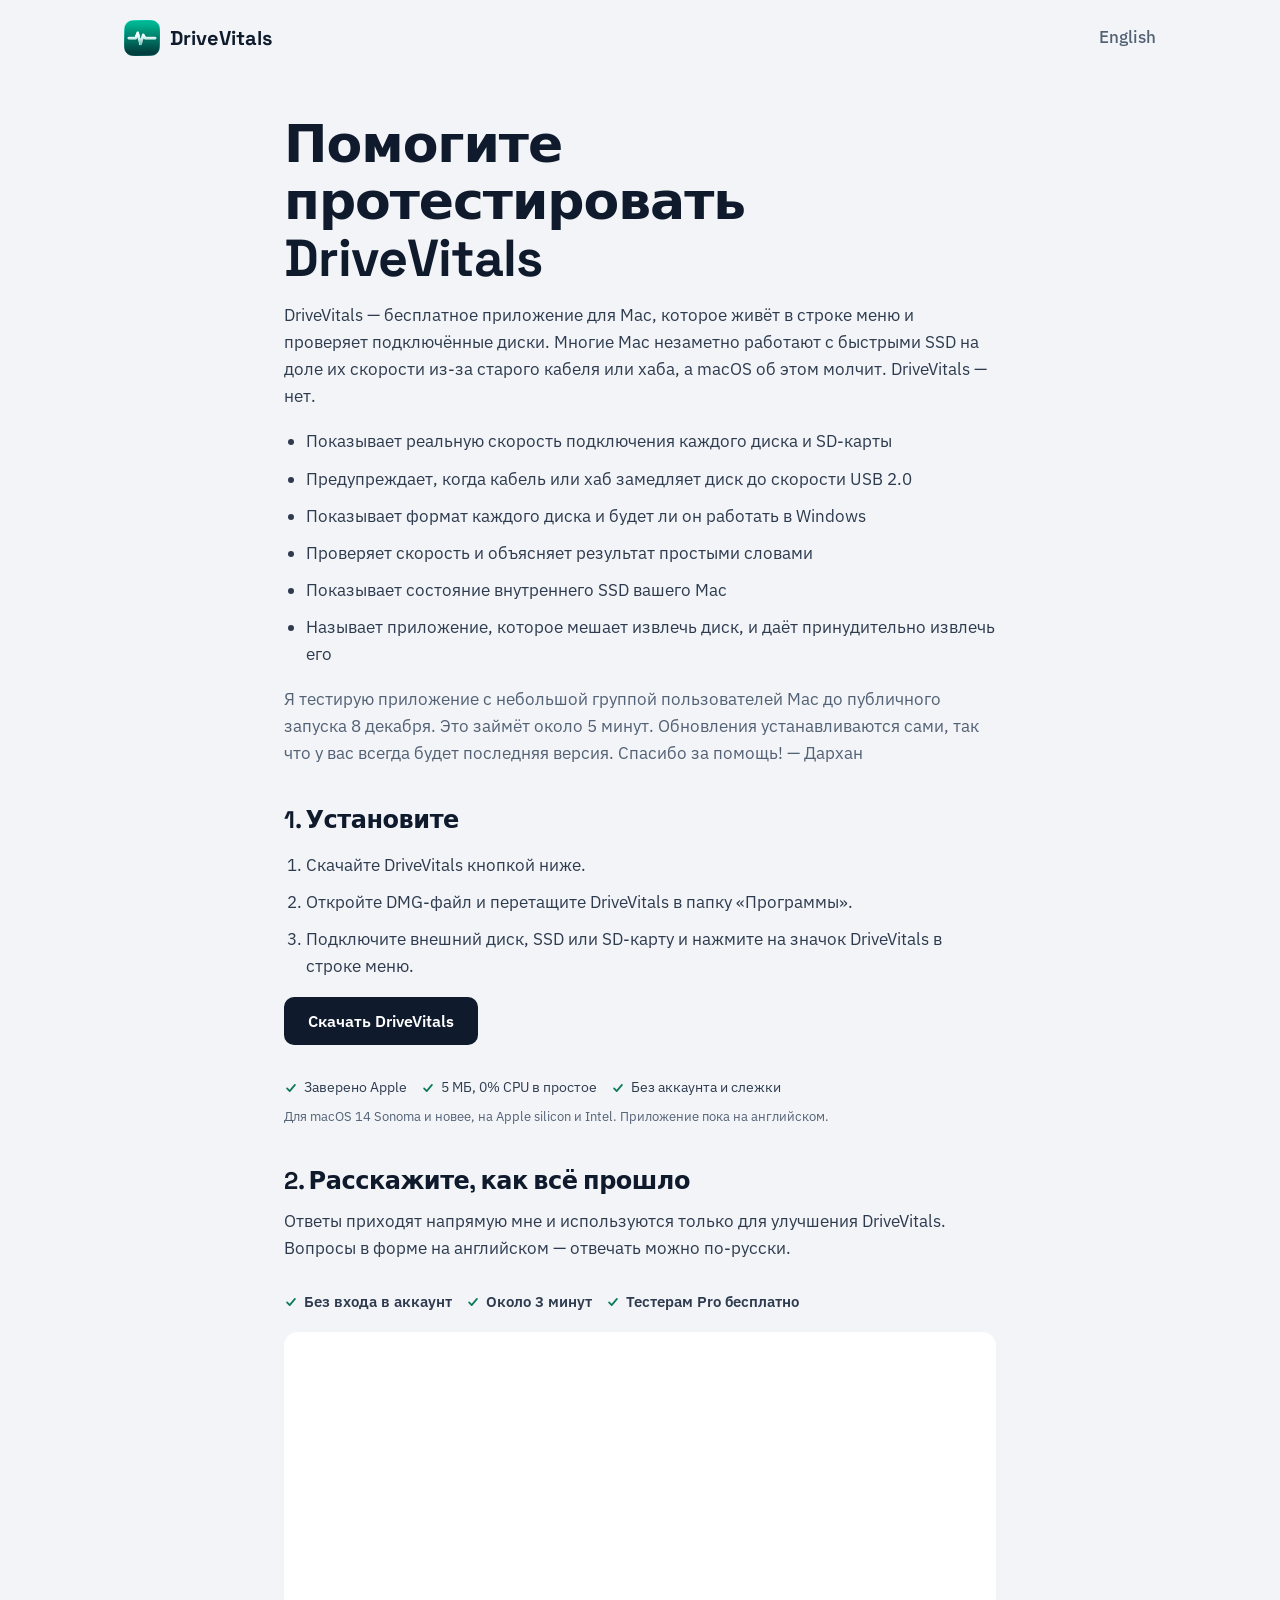
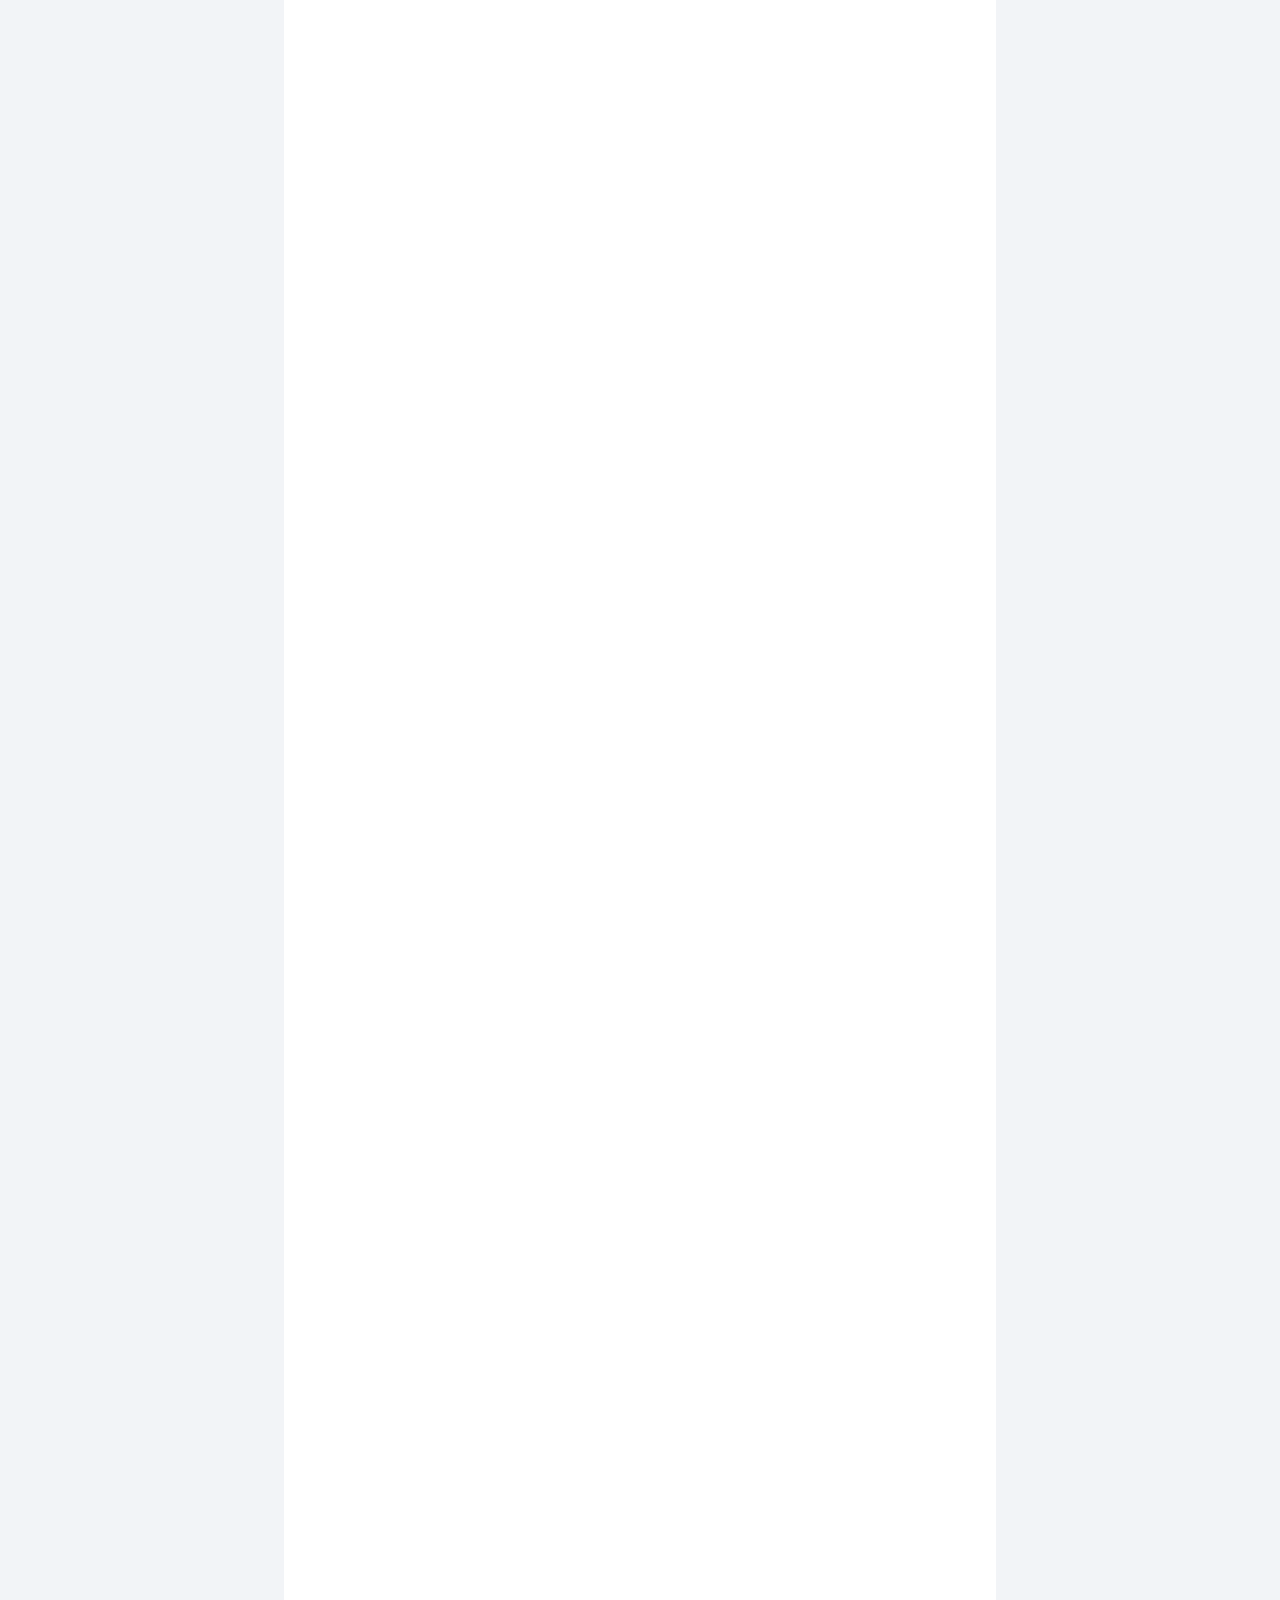
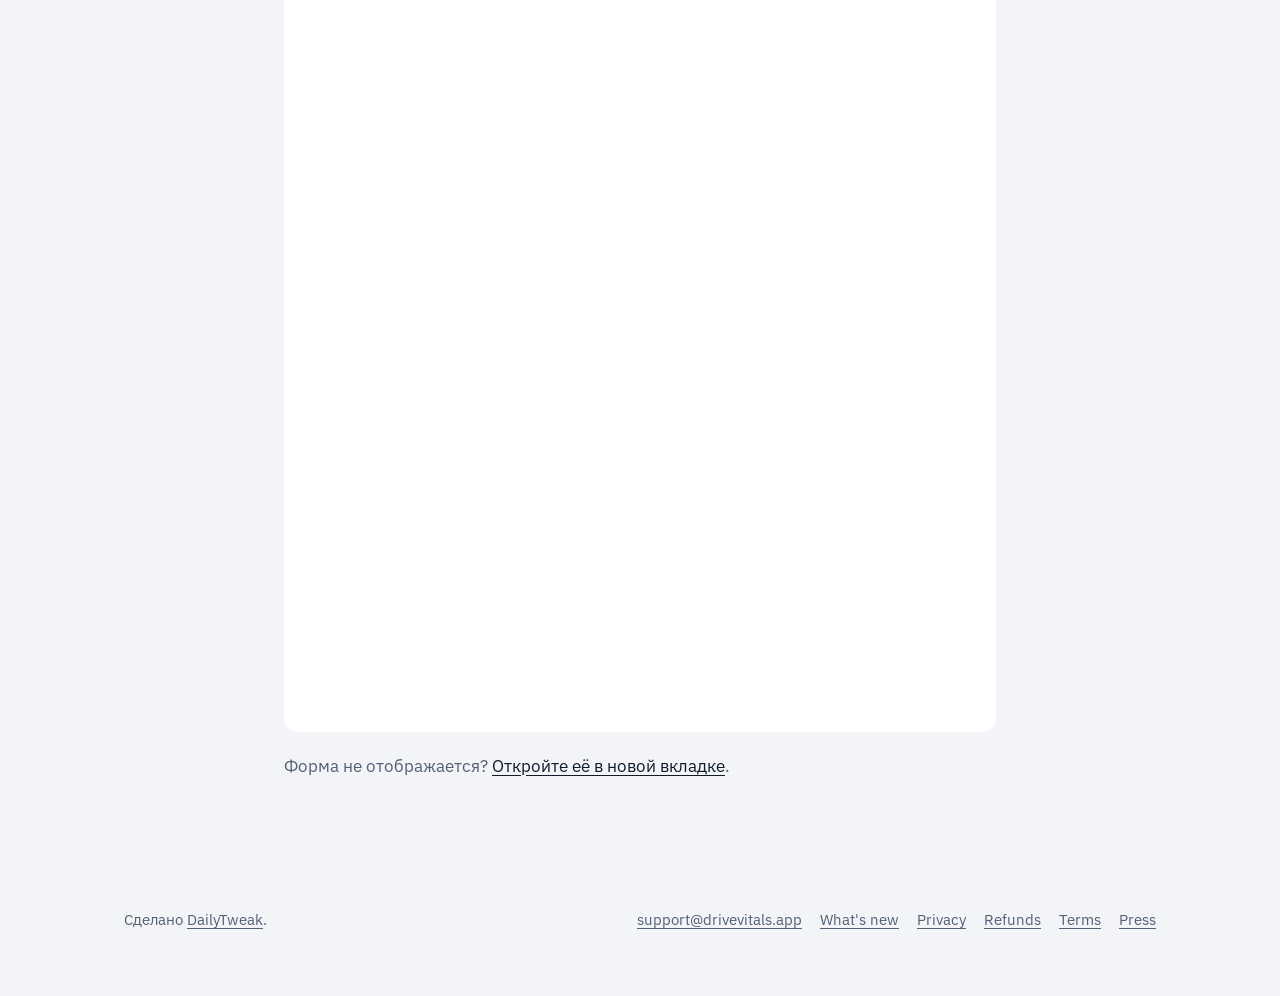
==== beta-ru.html @ c2924608 "Russian beta page; phones: Send to my Mac" ====
<!DOCTYPE html>
<html lang="ru">
<head>
<meta charset="utf-8">
<meta name="viewport" content="width=device-width, initial-scale=1">
<title>Бета-тест | DriveVitals</title>
<meta name="description" content="Помогите протестировать DriveVitals для Mac до запуска. Тестерам Pro бесплатно.">
<meta name="robots" content="noindex">
<meta property="og:type" content="website">
<meta property="og:site_name" content="DriveVitals">
<meta property="og:title" content="Помогите протестировать DriveVitals до запуска">
<meta property="og:description" content="Бесплатное приложение для строки меню Mac: реальная скорость, формат и состояние каждого диска. 5 минут, тестерам Pro бесплатно.">
<meta property="og:image" content="https://drivevitals.app/assets/og-card.png">
<meta property="og:image:width" content="1200">
<meta property="og:image:height" content="630">
<meta property="og:url" content="https://drivevitals.app/beta-ru.html">
<meta property="og:locale" content="ru_RU">
<link rel="alternate" hreflang="en" href="https://drivevitals.app/beta.html">
<meta name="twitter:card" content="summary_large_image">
<link rel="icon" href="assets/favicon.png?v=2">
<link rel="apple-touch-icon" href="assets/apple-touch-icon.png?v=2">
<link rel="preload" href="fonts/space-grotesk-latin-700-normal.woff2" as="font" type="font/woff2" crossorigin>
<link rel="stylesheet" href="style.css">
<style>
  .beta-steps { margin-top: 18px; padding-left: 22px; }
  .beta-steps li { margin-top: 10px; }
  .beta-actions { margin-top: 24px; }
  .form-chips { font-size: 15px; font-weight: 600; margin-top: 14px; }
  .site-header nav a.lang-switch { display: inline; }
  .beta-form { width: 100%; height: 2600px; border: 0; margin-top: 18px; border-radius: 14px; background: #fff; }
</style>
</head>
<body>
<header class="site-header">
  <div class="wrap">
    <a class="brand" href="/"><img src="assets/icon.png" alt="">DriveVitals</a>
    <nav><a class="lang-switch" href="beta.html" lang="en">English</a></nav>
  </div>
</header>
<main class="page"><div class="wrap">

<h1>Помогите протестировать DriveVitals</h1>
<p>DriveVitals — бесплатное приложение для Mac, которое живёт в строке меню и проверяет подключённые диски. Многие Mac незаметно работают с быстрыми SSD на доле их скорости из-за старого кабеля или хаба, а macOS об этом молчит. DriveVitals — нет.</p>
<ul class="beta-steps">
  <li>Показывает реальную скорость подключения каждого диска и SD-карты</li>
  <li>Предупреждает, когда кабель или хаб замедляет диск до скорости USB 2.0</li>
  <li>Показывает формат каждого диска и будет ли он работать в Windows</li>
  <li>Проверяет скорость и объясняет результат простыми словами</li>
  <li>Показывает состояние внутреннего SSD вашего Mac</li>
  <li>Называет приложение, которое мешает извлечь диск, и даёт принудительно извлечь его</li>
</ul>
<p class="meta">Я тестирую приложение с небольшой группой пользователей Mac до публичного запуска 8 декабря. Это займёт около 5 минут. Обновления устанавливаются сами, так что у вас всегда будет последняя версия. Спасибо за помощь! — Дархан</p>

<h2>1. Установите</h2>
<ol class="beta-steps">
  <li>Скачайте DriveVitals кнопкой ниже.</li>
  <li>Откройте DMG-файл и перетащите DriveVitals в папку «Программы».</li>
  <li>Подключите внешний диск, SSD или SD-карту и нажмите на значок DriveVitals в строке меню.</li>
</ol>
<p class="beta-actions"><a class="btn btn-primary" href="https://github.com/procuthq/drivevitals/releases/latest/download/DriveVitals.dmg">Скачать DriveVitals</a></p>
<ul class="trust"><li><svg viewBox="0 0 16 16" aria-hidden="true"><path d="M3.5 8.5l3 3 6-7"/></svg>Заверено Apple</li><li><svg viewBox="0 0 16 16" aria-hidden="true"><path d="M3.5 8.5l3 3 6-7"/></svg>5 МБ, 0% CPU в простое</li><li><svg viewBox="0 0 16 16" aria-hidden="true"><path d="M3.5 8.5l3 3 6-7"/></svg>Без аккаунта и слежки</li></ul>
<p class="fine">Для macOS 14 Sonoma и новее, на Apple silicon и Intel. Приложение пока на английском.</p>

<h2>2. Расскажите, как всё прошло</h2>
<p>Ответы приходят напрямую мне и используются только для улучшения DriveVitals. Вопросы в форме на английском — отвечать можно по-русски.</p>
<ul class="trust form-chips"><li><svg viewBox="0 0 16 16" aria-hidden="true"><path d="M3.5 8.5l3 3 6-7"/></svg>Без входа в аккаунт</li><li><svg viewBox="0 0 16 16" aria-hidden="true"><path d="M3.5 8.5l3 3 6-7"/></svg>Около 3 минут</li><li><svg viewBox="0 0 16 16" aria-hidden="true"><path d="M3.5 8.5l3 3 6-7"/></svg>Тестерам Pro бесплатно</li></ul>
<iframe class="beta-form" src="https://docs.google.com/forms/d/e/1FAIpQLSf4oWcdrG7VBWW8ivUagxzQaEGXrS74cxGQqyef7yZ6hly6pQ/viewform?embedded=true&hl=ru" title="Форма отзыва о бета-версии DriveVitals" loading="lazy">Загрузка…</iframe>
<p class="meta">Форма не отображается? <a href="https://docs.google.com/forms/d/e/1FAIpQLSf4oWcdrG7VBWW8ivUagxzQaEGXrS74cxGQqyef7yZ6hly6pQ/viewform?hl=ru">Откройте её в новой вкладке</a>.</p>

</div></main>
<footer class="site-footer">
  <div class="wrap">
    <p>Сделано <a href="https://dailytweak.com">DailyTweak</a>.</p>
    <nav>
      <a href="mailto:support@drivevitals.app">support@drivevitals.app</a>
      <a href="changelog.html">What's new</a>
      <a href="privacy.html">Privacy</a>
      <a href="refunds.html">Refunds</a>
      <a href="terms.html">Terms</a>
      <a href="press.html">Press</a>
    </nav>
  </div>
</footer>
<!-- Privacy-friendly visit counts: no cookies, no personal data -->
<script data-goatcounter="https://drivevitals.goatcounter.com/count" async src="//gc.zgo.at/count.js"></script>
<script src="assets/send-to-mac.js?v=2" defer></script>
</body>
</html>
---- style.css ----
/* Fonts are hosted on this site (no Google requests): Space Grotesk + IBM Plex, SIL Open Font License */
@font-face { font-family: "Space Grotesk"; src: url(fonts/space-grotesk-latin-500-normal.woff2) format("woff2"); font-weight: 500; font-style: normal; font-display: swap; unicode-range: U+0000-00FF, U+0131, U+0152-0153, U+02BB-02BC, U+02C6, U+02DA, U+02DC, U+0304, U+0308, U+0329, U+2000-206F, U+20AC, U+2122, U+2191, U+2193, U+2212, U+2215, U+FEFF, U+FFFD; }
@font-face { font-family: "Space Grotesk"; src: url(fonts/space-grotesk-latin-700-normal.woff2) format("woff2"); font-weight: 700; font-style: normal; font-display: swap; unicode-range: U+0000-00FF, U+0131, U+0152-0153, U+02BB-02BC, U+02C6, U+02DA, U+02DC, U+0304, U+0308, U+0329, U+2000-206F, U+20AC, U+2122, U+2191, U+2193, U+2212, U+2215, U+FEFF, U+FFFD; }
@font-face { font-family: "IBM Plex Sans"; src: url(fonts/ibm-plex-sans-latin-400-normal.woff2) format("woff2"); font-weight: 400; font-style: normal; font-display: swap; unicode-range: U+0000-00FF, U+0131, U+0152-0153, U+02BB-02BC, U+02C6, U+02DA, U+02DC, U+0304, U+0308, U+0329, U+2000-206F, U+20AC, U+2122, U+2191, U+2193, U+2212, U+2215, U+FEFF, U+FFFD; }
@font-face { font-family: "IBM Plex Sans"; src: url(fonts/ibm-plex-sans-cyrillic-400-normal.woff2) format("woff2"); font-weight: 400; font-style: normal; font-display: swap; unicode-range: U+0301, U+0400-045F, U+0490-0491, U+04B0-04B1, U+2116; }
@font-face { font-family: "IBM Plex Sans"; src: url(fonts/ibm-plex-sans-latin-500-normal.woff2) format("woff2"); font-weight: 500; font-style: normal; font-display: swap; unicode-range: U+0000-00FF, U+0131, U+0152-0153, U+02BB-02BC, U+02C6, U+02DA, U+02DC, U+0304, U+0308, U+0329, U+2000-206F, U+20AC, U+2122, U+2191, U+2193, U+2212, U+2215, U+FEFF, U+FFFD; }
@font-face { font-family: "IBM Plex Sans"; src: url(fonts/ibm-plex-sans-cyrillic-500-normal.woff2) format("woff2"); font-weight: 500; font-style: normal; font-display: swap; unicode-range: U+0301, U+0400-045F, U+0490-0491, U+04B0-04B1, U+2116; }
@font-face { font-family: "IBM Plex Sans"; src: url(fonts/ibm-plex-sans-latin-600-normal.woff2) format("woff2"); font-weight: 600; font-style: normal; font-display: swap; unicode-range: U+0000-00FF, U+0131, U+0152-0153, U+02BB-02BC, U+02C6, U+02DA, U+02DC, U+0304, U+0308, U+0329, U+2000-206F, U+20AC, U+2122, U+2191, U+2193, U+2212, U+2215, U+FEFF, U+FFFD; }
@font-face { font-family: "IBM Plex Sans"; src: url(fonts/ibm-plex-sans-cyrillic-600-normal.woff2) format("woff2"); font-weight: 600; font-style: normal; font-display: swap; unicode-range: U+0301, U+0400-045F, U+0490-0491, U+04B0-04B1, U+2116; }
@font-face { font-family: "IBM Plex Mono"; src: url(fonts/ibm-plex-mono-latin-500-normal.woff2) format("woff2"); font-weight: 500; font-style: normal; font-display: swap; unicode-range: U+0000-00FF, U+0131, U+0152-0153, U+02BB-02BC, U+02C6, U+02DA, U+02DC, U+0304, U+0308, U+0329, U+2000-206F, U+20AC, U+2122, U+2191, U+2193, U+2212, U+2215, U+FEFF, U+FFFD; }
@font-face { font-family: "IBM Plex Mono"; src: url(fonts/ibm-plex-mono-cyrillic-500-normal.woff2) format("woff2"); font-weight: 500; font-style: normal; font-display: swap; unicode-range: U+0301, U+0400-045F, U+0490-0491, U+04B0-04B1, U+2116; }

/* DriveVitals site — brand: navy ink, pulse green, deep red for "slow". Fonts = DailyTweak brand. */
:root {
  --paper: #F2F4F7;
  --surface: #FFFFFF;
  --ink: #0F1B2D;
  --muted: #536175;
  --line: #D6DCE4;
  --navy: #0F1B2D;
  --navy-2: #1E3A5F;
  --pulse: #34D399;        /* only on navy */
  --pulse-ink: #0B7A55;    /* green text on light backgrounds */
  --slow: #C62828;
  --blue: #2563EB;
  --display: "Space Grotesk", system-ui, sans-serif;
  --body: "IBM Plex Sans", system-ui, sans-serif;
  --mono: "IBM Plex Mono", ui-monospace, monospace;
  --wrap: 1080px;
}

* { box-sizing: border-box; }
html { scroll-behavior: smooth; }
body {
  margin: 0;
  background: var(--paper);
  color: var(--ink);
  font: 400 17px/1.6 var(--body);
  -webkit-font-smoothing: antialiased;
}
img { max-width: 100%; height: auto; display: block; }
a { color: var(--ink); text-underline-offset: 3px; }
a:hover { color: var(--blue); }
:focus-visible { outline: 3px solid var(--blue); outline-offset: 3px; border-radius: 4px; }

.wrap { max-width: var(--wrap); margin: 0 auto; padding: 0 24px; }

h1, h2, h3 { font-family: var(--display); font-weight: 700; line-height: 1.1; margin: 0; letter-spacing: -0.02em; }
h1 { font-size: clamp(40px, 6vw, 68px); }
h2 { font-size: clamp(28px, 3.6vw, 40px); }
h3 { font-size: 20px; letter-spacing: -0.01em; }
p { margin: 0; }
figure { margin: 0; }

/* Header */
.site-header { padding: 20px 0; }
.site-header .wrap { display: flex; align-items: center; gap: 24px; }
.brand { display: flex; align-items: center; gap: 10px; text-decoration: none; font: 700 20px var(--display); }
.brand img { width: 36px; height: 36px; }
.site-header nav { margin-left: auto; display: flex; gap: 22px; align-items: center; }
.site-header nav a { text-decoration: none; color: var(--muted); font-weight: 500; }
.site-header nav a:hover { color: var(--ink); }
.site-header nav a.btn-primary, .site-header nav a.btn-primary:hover { color: #fff; }

/* Buttons */
.btn {
  display: inline-flex; align-items: center; justify-content: center; gap: 8px;
  padding: 12px 22px; border-radius: 10px;
  font: 600 16px var(--body); text-decoration: none; border: 2px solid transparent;
}
.btn-primary { background: var(--navy); color: #fff; }
.btn-primary:hover { background: var(--navy-2); color: #fff; }
.btn-buy { background: var(--blue); color: #fff; }
.btn-buy:hover { background: #1D4ED8; color: #fff; }
.btn-quiet { border-color: var(--line); color: var(--ink); background: var(--surface); }
.btn-small { padding: 8px 14px; font-size: 15px; }

/* Hero */
.hero { padding: 48px 0 72px; }
.hero .wrap { display: grid; grid-template-columns: 1.05fr 1fr; gap: 56px; align-items: center; }
.hero .lede { font-size: 20px; color: var(--muted); margin-top: 20px; max-width: 30em; }
.hero .actions { display: flex; gap: 12px; margin-top: 32px; flex-wrap: wrap; }
.hero .fine { margin-top: 14px; font-size: 14px; color: var(--muted); }

/* The readout: the one memorable element */
.readout {
  background: var(--navy); color: #E7EDF5; border-radius: 22px; padding: 28px 28px 24px;
}
.readout-drive { font: 500 15px var(--mono); color: #9FB0C6; }
.readout-row { margin-top: 26px; }
.readout-label { display: flex; justify-content: space-between; align-items: baseline; gap: 12px; }
.readout-label span { font-size: 15px; color: #C9D4E2; }
.readout-label strong { font: 500 30px var(--mono); color: #fff; white-space: nowrap; }
.readout-row.slow .readout-label strong { color: #FF8A80; }
.bar { height: 14px; background: #1B2C44; border-radius: 7px; margin-top: 10px; overflow: hidden; }
.bar i { display: block; height: 100%; border-radius: 7px; background: var(--pulse); width: var(--w); }
.readout-row.slow .bar i { background: var(--slow); }
.readout-note { margin-top: 24px; padding-top: 18px; border-top: 1px solid #22344F; font-size: 14px; color: #9FB0C6; }
.readout-note b { color: #fff; font-weight: 600; }

@media (prefers-reduced-motion: no-preference) {
  .bar i { animation: fill 1.6s cubic-bezier(.2,.7,.2,1) both .3s; }
  .readout-row.slow .bar i { animation-duration: 3.2s; animation-timing-function: linear; }
}
@keyframes fill { from { width: 0; } to { width: var(--w); } }

/* Sections */
section { padding: 72px 0; }
.section-intro { max-width: 34em; color: var(--muted); font-size: 19px; margin-top: 14px; }

/* What it shows */
.shows .wrap { display: grid; grid-template-columns: 380px 1fr; gap: 64px; align-items: start; }
.shot { border-radius: 18px; overflow: hidden; box-shadow: 0 30px 60px -30px rgba(15,27,45,.45); }
.shot-caption { font-size: 14px; color: var(--muted); margin-top: 12px; }
.feature-list { list-style: none; margin: 32px 0 0; padding: 0; }
.feature-list li { padding: 22px 0; border-top: 1px solid var(--line); display: grid; grid-template-columns: 34px 1fr; gap: 14px; }
.feature-list li:last-child { border-bottom: 1px solid var(--line); }
.feature-list svg { width: 26px; height: 26px; color: var(--pulse-ink); margin-top: 2px; }
.feature-list p { color: var(--muted); margin-top: 6px; }

/* Pricing */
.pricing { background: var(--surface); border-top: 1px solid var(--line); border-bottom: 1px solid var(--line); }
.plans { display: grid; grid-template-columns: 1fr 1fr; gap: 28px; margin-top: 40px; }
.plan { border: 1px solid var(--line); border-radius: 18px; padding: 30px; }
.plan.pro { border: 2px solid var(--navy); }
.plan-head { display: flex; align-items: baseline; justify-content: space-between; gap: 12px; }
.price { font: 700 40px var(--display); }
.price small { font: 400 16px var(--body); color: var(--muted); margin-left: 6px; }
.plan ul { list-style: none; margin: 22px 0 26px; padding: 0; }
.plan li { padding: 8px 0 8px 28px; position: relative; }
.plan li::before {
  content: ""; position: absolute; left: 0; top: 15px; width: 14px; height: 8px;
  border-left: 2.5px solid var(--pulse-ink); border-bottom: 2.5px solid var(--pulse-ink); transform: rotate(-45deg);
}
.plan .terms { font-size: 14px; color: var(--muted); margin-top: 14px; }
.pro-badge {
  display: inline-flex; align-items: center; gap: 5px; background: var(--navy); color: var(--pulse);
  font: 700 13px var(--display); padding: 4px 10px; border-radius: 999px;
}

/* FAQ */
.faq-list { margin-top: 32px; max-width: 760px; }
.faq-list details { border-top: 1px solid var(--line); padding: 18px 0; }
.faq-list details:last-child { border-bottom: 1px solid var(--line); }
.faq-list summary { cursor: pointer; font: 600 18px var(--body); list-style: none; display: flex; justify-content: space-between; gap: 16px; }
.faq-list summary::-webkit-details-marker { display: none; }
.faq-list summary::after { content: "+"; font: 400 24px/1 var(--display); color: var(--muted); }
.faq-list details[open] summary::after { content: "–"; }
.faq-list details p { color: var(--muted); margin-top: 12px; max-width: 42em; }

/* Maker */
.maker { padding: 24px 0 72px; }
.maker-card { display: grid; grid-template-columns: 120px 1fr; gap: 28px; align-items: start; max-width: 760px;
  border-top: 1px solid var(--line); padding-top: 48px; }
.maker-card img { width: 120px; height: 120px; border-radius: 50%; }
.maker-card h2 { font-size: 26px; }
.maker-card p { color: var(--muted); margin-top: 10px; max-width: 40em; }
.maker-card .links { margin-top: 14px; display: flex; flex-wrap: wrap; gap: 8px 20px; }
@media (max-width: 600px) { .maker-card { grid-template-columns: 1fr; } }

/* Footer */
.site-footer { padding: 48px 0 64px; color: var(--muted); font-size: 15px; }
.site-footer .wrap { display: flex; flex-wrap: wrap; gap: 24px 48px; justify-content: space-between; }
.site-footer nav { display: flex; flex-wrap: wrap; gap: 18px; }
.site-footer a { color: var(--muted); }

/* Simple text pages */
.page { padding: 40px 0 80px; }
.page .wrap { max-width: 760px; }
.page h1 { font-size: clamp(34px, 5vw, 52px); }
.page h2 { font-size: 24px; margin-top: 40px; }
.page p, .page li { color: #2E3B4E; margin-top: 14px; }
.page .meta { color: var(--muted); margin-top: 12px; }
.steps { padding-left: 1.3em; }
.steps li { padding-left: 6px; margin-top: 18px; }
kbd { font: 500 14px var(--mono); background: var(--surface); border: 1px solid var(--line); border-radius: 6px; padding: 1px 7px; }

@media (max-width: 860px) {
  .hero .wrap, .shows .wrap, .plans { grid-template-columns: 1fr; }
  .hero .wrap { gap: 40px; }
  .shows .wrap { gap: 40px; }
  .shot { max-width: 380px; }
  .site-header nav a:not(.btn) { display: none; }
  .readout { padding: 22px 20px; }
  .readout-label strong { font-size: 26px; }
}

/* Trust chips under the hero download button */
.trust { list-style: none; padding: 0; margin: 18px 0 0; display: flex; flex-wrap: wrap; gap: 8px 18px; font-size: 14px; color: var(--ink); }
.trust li { display: inline-flex; align-items: center; gap: 6px; }
.trust svg { width: 14px; height: 14px; fill: none; stroke: var(--pulse-ink); stroke-width: 2; stroke-linecap: round; stroke-linejoin: round; flex: none; }
.trust + .fine { margin-top: 8px; font-size: 13px; color: var(--muted); }

/* Screenshot stays in view while the feature list scrolls (desktop only) */
@media (min-width: 861px) { .shows figure { position: sticky; top: 24px; } }

/* Trust chips: keep each chip on one line */
.trust { gap: 6px 14px; font-size: 13.5px; }
.trust li { white-space: nowrap; }

/* Closing band: the last call to download */
.closing { background: var(--navy); color: #E7EDF5; text-align: center; padding: 48px 0 44px; }
.closing h2 { color: #fff; max-width: 22em; margin: 0 auto; text-wrap: balance; font-size: clamp(26px, 3vw, 34px); }
.closing p { color: #9FB0C6; margin-top: 10px; font-size: 17px; }
.closing .actions { margin-top: 20px; display: flex; justify-content: center; }
.closing .fine { font-size: 14px; margin-top: 12px; }
.btn-light { background: var(--pulse); color: var(--navy); }
.btn-light:hover { background: #6EE7B7; color: var(--navy); }
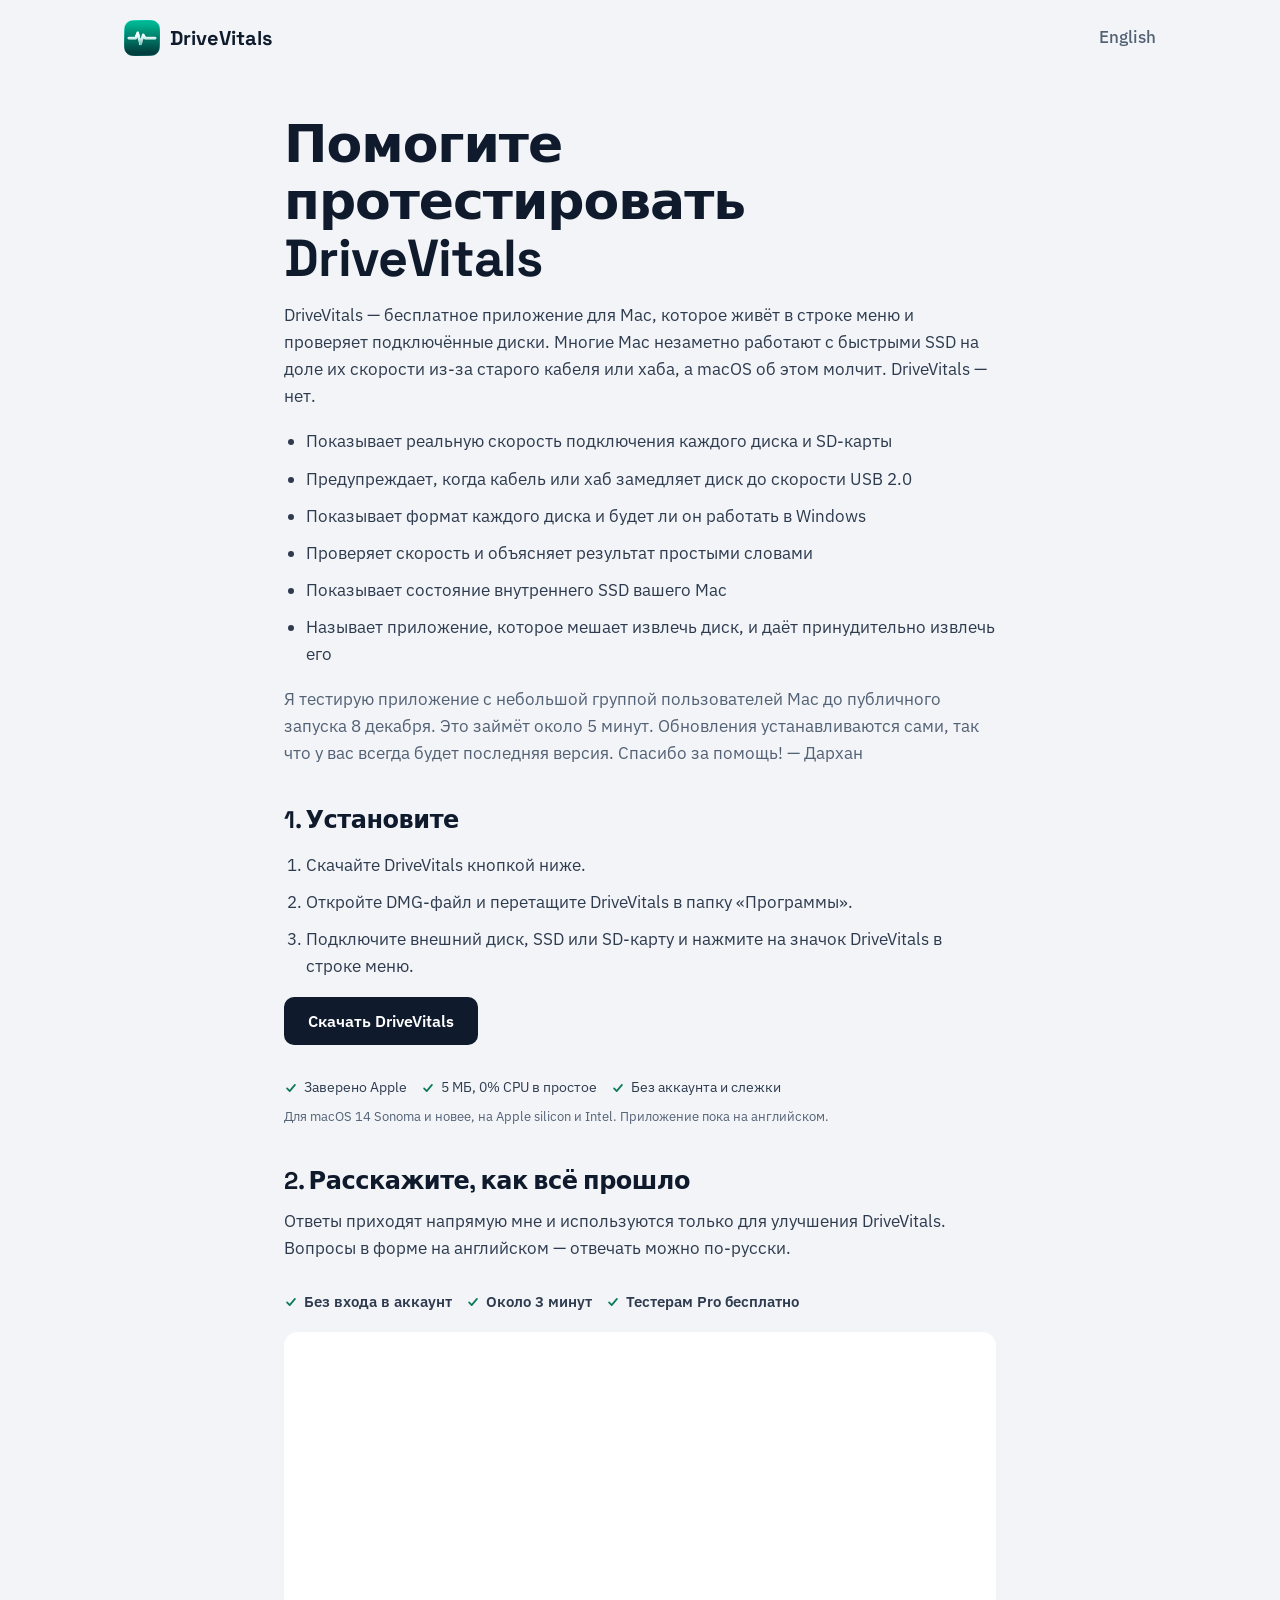
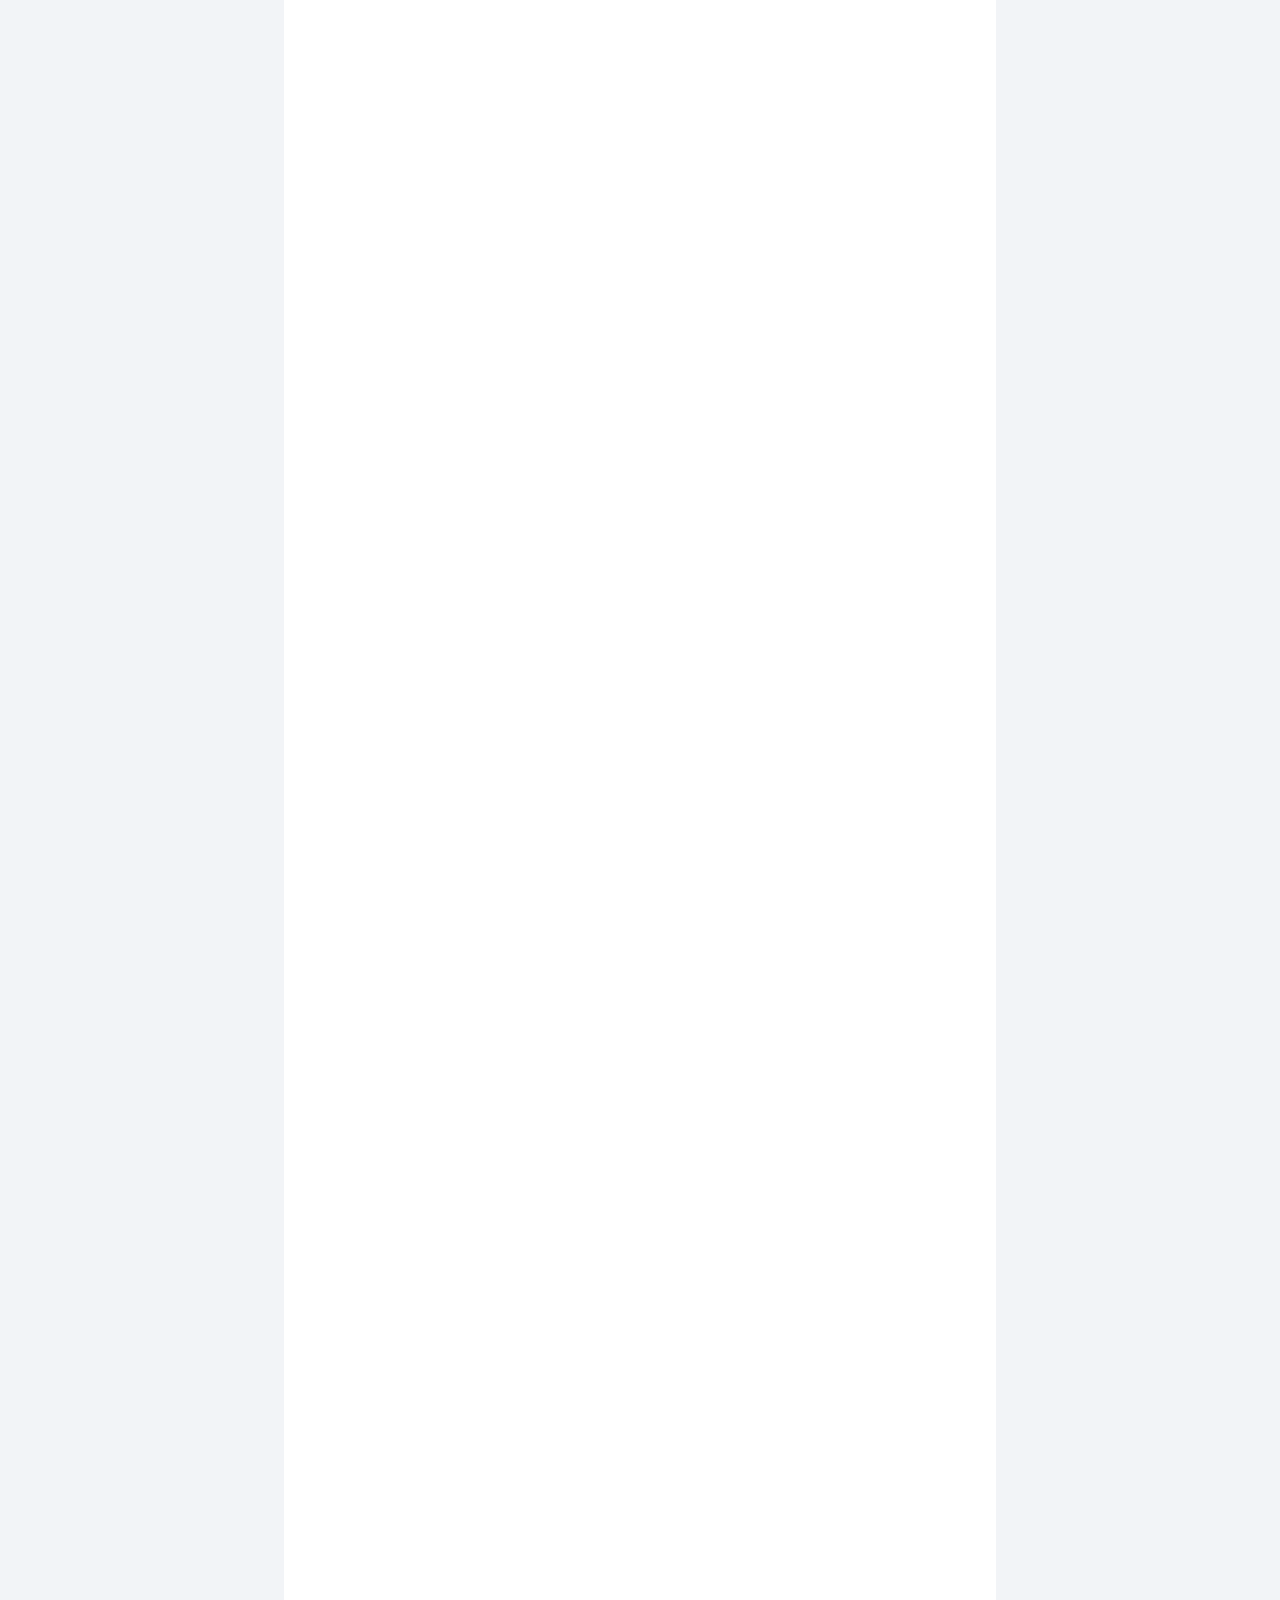
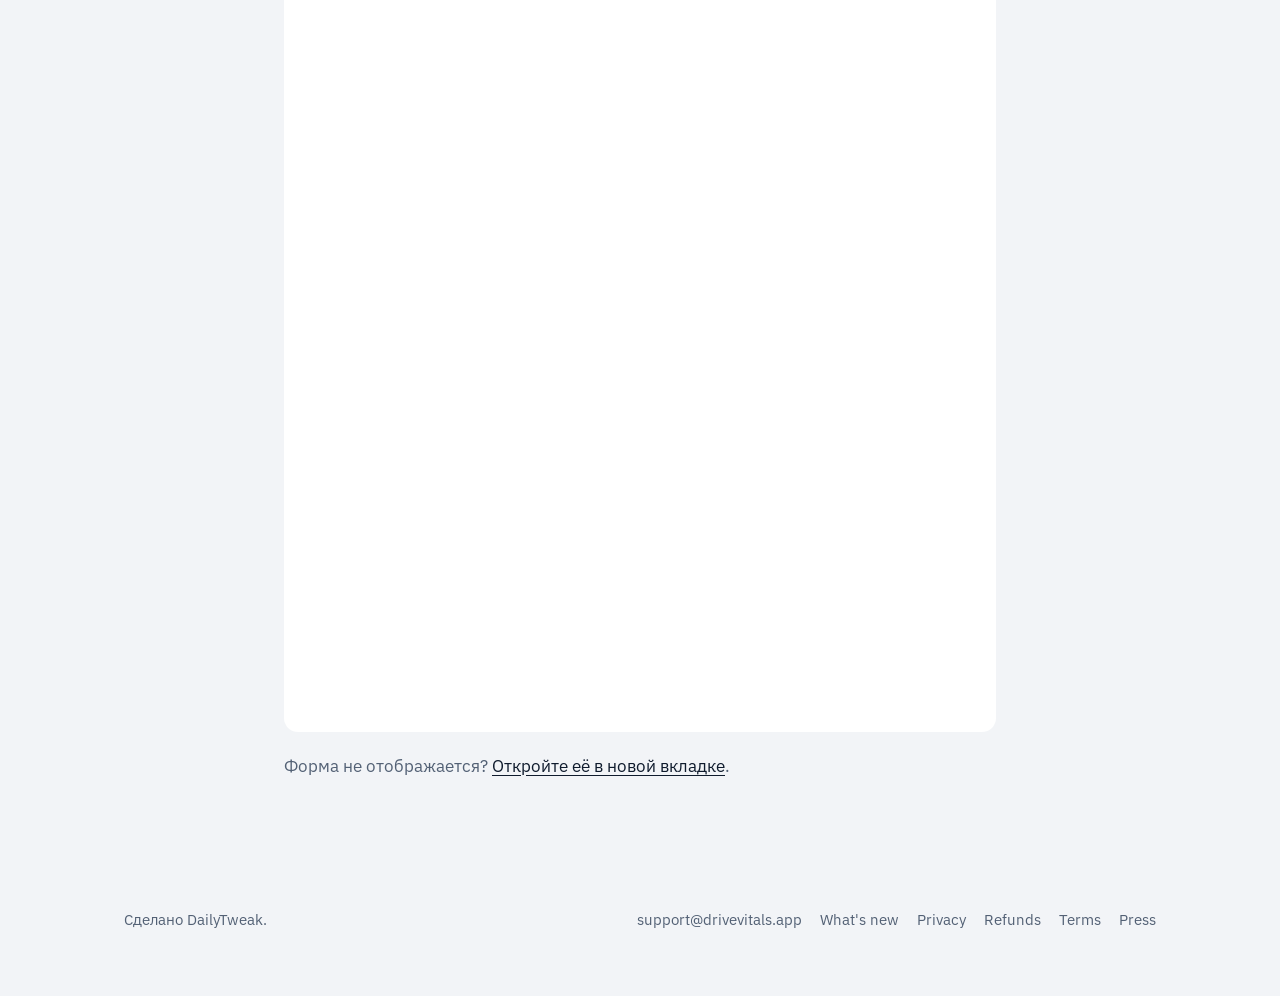
==== commit a0cf457e: "Maker and footer links with icons, no underlines, matching the DailyTweak hub" ====
--- a/beta-ru.html
+++ b/beta-ru.html
@@ -13,14 +13,14 @@
 <meta property="og:image" content="https://drivevitals.app/assets/og-card.png">
 <meta property="og:image:width" content="1200">
 <meta property="og:image:height" content="630">
-<meta property="og:url" content="https://drivevitals.app/beta-ru.html">
+<meta property="og:url" content="https://drivevitals.app/beta-ru">
 <meta property="og:locale" content="ru_RU">
-<link rel="alternate" hreflang="en" href="https://drivevitals.app/beta.html">
+<link rel="alternate" hreflang="en" href="https://drivevitals.app/beta">
 <meta name="twitter:card" content="summary_large_image">
 <link rel="icon" href="assets/favicon.png?v=2">
 <link rel="apple-touch-icon" href="assets/apple-touch-icon.png?v=2">
 <link rel="preload" href="fonts/space-grotesk-latin-700-normal.woff2" as="font" type="font/woff2" crossorigin>
-<link rel="stylesheet" href="style.css">
+<link rel="stylesheet" href="style.css?v=6">
 <style>
   .beta-steps { margin-top: 18px; padding-left: 22px; }
   .beta-steps li { margin-top: 10px; }
@@ -34,7 +34,7 @@
 <header class="site-header">
   <div class="wrap">
     <a class="brand" href="/"><img src="assets/icon.png" alt="">DriveVitals</a>
-    <nav><a class="lang-switch" href="beta.html" lang="en">English</a></nav>
+    <nav><a class="lang-switch" href="beta" lang="en">English</a></nav>
   </div>
 </header>
 <main class="page"><div class="wrap">
@@ -84,5 +84,6 @@
 <!-- Privacy-friendly visit counts: no cookies, no personal data -->
 <script data-goatcounter="https://drivevitals.goatcounter.com/count" async src="//gc.zgo.at/count.js"></script>
 <script src="assets/send-to-mac.js?v=2" defer></script>
+<script src="assets/download.js?v=3" defer></script>
 </body>
 </html>
--- a/style.css
+++ b/style.css
@@ -206,3 +206,38 @@
 .closing .fine { font-size: 14px; margin-top: 12px; }
 .btn-light { background: var(--pulse); color: var(--navy); }
 .btn-light:hover { background: #6EE7B7; color: var(--navy); }
+
+/* Buttons respond to a press, like iOS */
+.btn { transition: transform .12s ease, background-color .15s ease; }
+.btn:active { transform: scale(.97); }
+
+/* Download: short "Downloading" state, then the three install steps */
+.btn .dl-ring { width: 16px; height: 16px; border-radius: 50%; border: 2px solid currentColor; border-right-color: transparent; animation: dl-spin .8s linear infinite; }
+@keyframes dl-spin { to { transform: rotate(360deg); } }
+.btn.is-done { pointer-events: none; }
+.install-steps { margin-top: 18px; padding: 18px 20px; border-radius: 14px; background: var(--surface); color: var(--ink);
+  border: 1px solid var(--line); box-shadow: 0 8px 24px rgba(15,27,45,.08); max-width: 30em; text-align: left; }
+.install-steps strong { display: block; font: 700 16px var(--display); margin-bottom: 8px; }
+.install-steps ol { margin: 0; padding-left: 22px; color: var(--muted); }
+.install-steps li { margin-top: 6px; }
+.install-steps b { color: var(--ink); }
+.closing .install-steps { margin-left: auto; margin-right: auto; }
+@media (prefers-reduced-motion: no-preference) {
+  .install-steps { animation: steps-in .45s cubic-bezier(.2,.7,.2,1) both; }
+}
+@keyframes steps-in { from { opacity: 0; transform: translateY(-6px); } to { opacity: 1; transform: none; } }
+@media (prefers-reduced-motion: reduce) { .btn { transition: none; } .btn:active { transform: none; } .btn .dl-ring { animation: none; } }
+
+/* quiet buttons keep ink colour, also after being clicked */
+.btn.btn-quiet, .btn.btn-quiet:visited, .btn.btn-quiet:hover { color: var(--ink); }
+
+/* Maker links: icon + label, like the DailyTweak hub footer, no underline */
+.maker-card .links a { display: inline-flex; align-items: center; gap: 8px; text-decoration: none; color: var(--ink); font-weight: 500; }
+.maker-card .links a svg { flex: none; }
+.maker-card .links a:hover { color: var(--blue); }
+
+/* Footer links: no underline, like Apple's footer and the DailyTweak hub; underline only on hover */
+.site-footer a { text-decoration: none; }
+.site-footer a:hover { color: var(--ink); text-decoration: underline; }
+.site-footer .sep { margin: 0 8px; opacity: .5; }
+.site-footer .yt { display: inline-flex; align-items: center; gap: 6px; color: var(--ink); }
